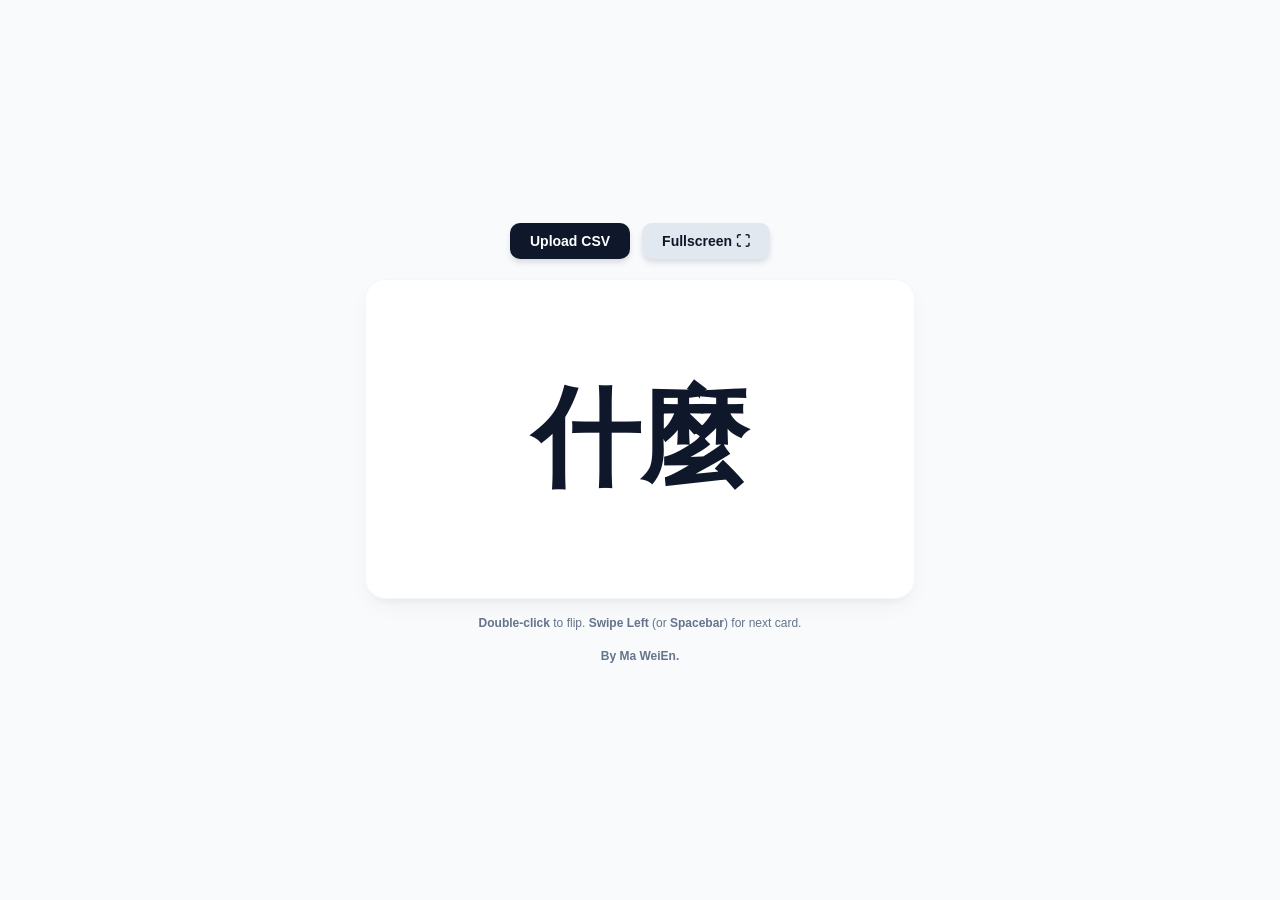
==== flashcard/index.html @ 84090d79 "First commit - version 1 working" ====
<!DOCTYPE html>
<html lang="en">
<head>
    <meta charset="UTF-8">
    <meta name="viewport" content="width=device-width, initial-scale=1.0, maximum-scale=1.0, user-scalable=no">
    <title>FlashLearn by Ma WeiEn</title>
    <link rel="stylesheet" href="style.css">
</head>
<body>

    <div id="orientation-overlay">
        <svg viewBox="0 0 24 24">
            <path d="M16 1H8C6.34 1 5 2.34 5 4v16c0 1.66 1.34 3 3 3h8c1.66 0 3-1.34 3-3V4c0-1.66-1.34-3-3-3zm-2 20h-4v-1h4v1zm3.25-3H6.75V4h10.5v14z"/>
        </svg>
        <h2>Please Rotate Your Device</h2>
        <p class="overlay-sub">This application is optimized for landscape mode view.</p>
    </div>

    <div class="container">
        <div class="action-bar">
            <label tensor-id="upload" for="csv-file" class="btn">Upload CSV</label>
            <input type="file" id="csv-file" accept=".csv">
            <button id="fullscreen-btn" class="btn btn-secondary">Fullscreen ⛶</button>
        </div>

        <div id="flashcard" class="card">
            <div id="card-content" class="card-front">
                <p class="placeholder-text">Please upload a CSV file to start.</p>
            </div>
        </div>

        <p class="instructions">
            <strong>Double-click</strong> to flip. <strong>Swipe Left</strong> (or <strong>Spacebar</strong>) for next card.
            <br>
            <br>
            <strong>By Ma WeiEn. </strong>
        </p>
    </div>

    <script src="index.js"></script>
</body>
</html>
---- flashcard/style.css ----
:root {
    --bg-color: #f8fafc;
    --text-main: #0f172a;
    --text-muted: #64748b;
    --accent: #4f46e5; 
    --card-bg: #ffffff;
    --shadow: 0 10px 25px -5px rgba(0, 0, 0, 0.05), 0 8px 10px -6px rgba(0, 0, 0, 0.05);
    --shadow-hover: 0 20px 25px -5px rgba(0, 0, 0, 0.1), 0 10px 10px -6px rgba(0, 0, 0, 0.1);
}

body {
    font-family: -apple-system, BlinkMacSystemFont, "Segoe UI", Roboto, Helvetica, Arial, sans-serif;
    background-color: var(--bg-color);
    color: var(--text-main);
    display: flex;
    flex-direction: column;
    align-items: center;
    justify-content: center;
    height: 100vh;
    margin: 0;
    overflow: hidden;
    user-select: none; 
    -webkit-user-select: none;
}

.container {
    text-align: center;
    width: 90%;
    max-width: 550px;
    display: flex;
    flex-direction: column;
    align-items: center;
    justify-content: center;
}


.action-bar {
    display: flex;
    gap: 12px;
    margin-bottom: 20px;
}

.btn {
    background-color: var(--text-main);
    color: white;
    padding: 10px 20px;
    border: none;
    border-radius: 10px;
    cursor: pointer;
    font-size: 14px;
    font-weight: 600;
    box-shadow: 0 4px 6px -1px rgba(15, 23, 42, 0.15);
    transition: all 0.2s ease;
}

.btn:hover { 
    background-color: var(--accent); 
    transform: translateY(-1px);
}

.btn-secondary {
    background-color: #e2e8f0;
    color: var(--text-main);
}

.btn-secondary:hover {
    background-color: #cbd5e1;
}

#csv-file { display: none; }


.card {
    width: 100%;
    height: 60vh; 
    max-height: 320px;
    min-height: 240px;
    perspective: 1200px; 
    background: transparent;
}

.card-inner {
    width: 100%;
    height: 100%;
    position: relative;
    transform-style: preserve-3d;
    transition: transform 0.6s cubic-bezier(0.34, 1.56, 0.64, 1);
    cursor: pointer;
}

.card.flipped .card-inner {
    transform: rotateY(180deg);
}

.card-front, .card-back {
    position: absolute;
    width: 100%;
    height: 100%;
    backface-visibility: hidden; 
    -webkit-backface-visibility: hidden;
    border-radius: 20px;
    background: var(--card-bg);
    box-shadow: var(--shadow);
    display: flex;
    flex-direction: column;
    justify-content: center;
    align-items: center;
    padding: 20px;
    box-sizing: border-box;
    border: 1px solid rgba(241, 245, 249, 0.8);
}

.card-back {
    transform: rotateY(180deg);
}


.character {
    font-size: 12vh; 
    font-weight: 700;
    color: var(--text-main);
}

.pinyin {
    font-size: 5vh;
    font-weight: 600;
    color: var(--accent);
    margin-bottom: 4px;
}

.english {
    font-size: 4vh;
    font-weight: 400;
    color: var(--text-muted);
}

.placeholder-text {
    color: var(--text-muted);
    font-size: 14px;
    font-weight: 500;
}

.instructions {
    color: var(--text-muted);
    font-size: 12px;
    margin-top: 16px;
    line-height: 1.4;
}


#orientation-overlay {
    display: none;
    position: fixed;
    top: 0;
    left: 0;
    width: 100vw;
    height: 100vh;
    background-color: var(--text-main);
    color: white;
    z-index: 9999;
    flex-direction: column;
    align-items: center;
    justify-content: center;
    text-align: center;
    padding: 20px;
    box-sizing: border-box;
}

#orientation-overlay svg {
    width: 64px;
    height: 64px;
    fill: white;
    margin-bottom: 20px;
    animation: rotateHint 2s infinite ease-in-out;
}

.overlay-sub {
    color: var(--text-muted);
}

@keyframes rotateHint {
    0% { transform: rotate(0deg); }
    50% { transform: rotate(-90deg); }
    100% { transform: rotate(0deg); }
}


@media (max-width: 900px) and (orientation: portrait) {
    #orientation-overlay {
        display: flex;
    }
}
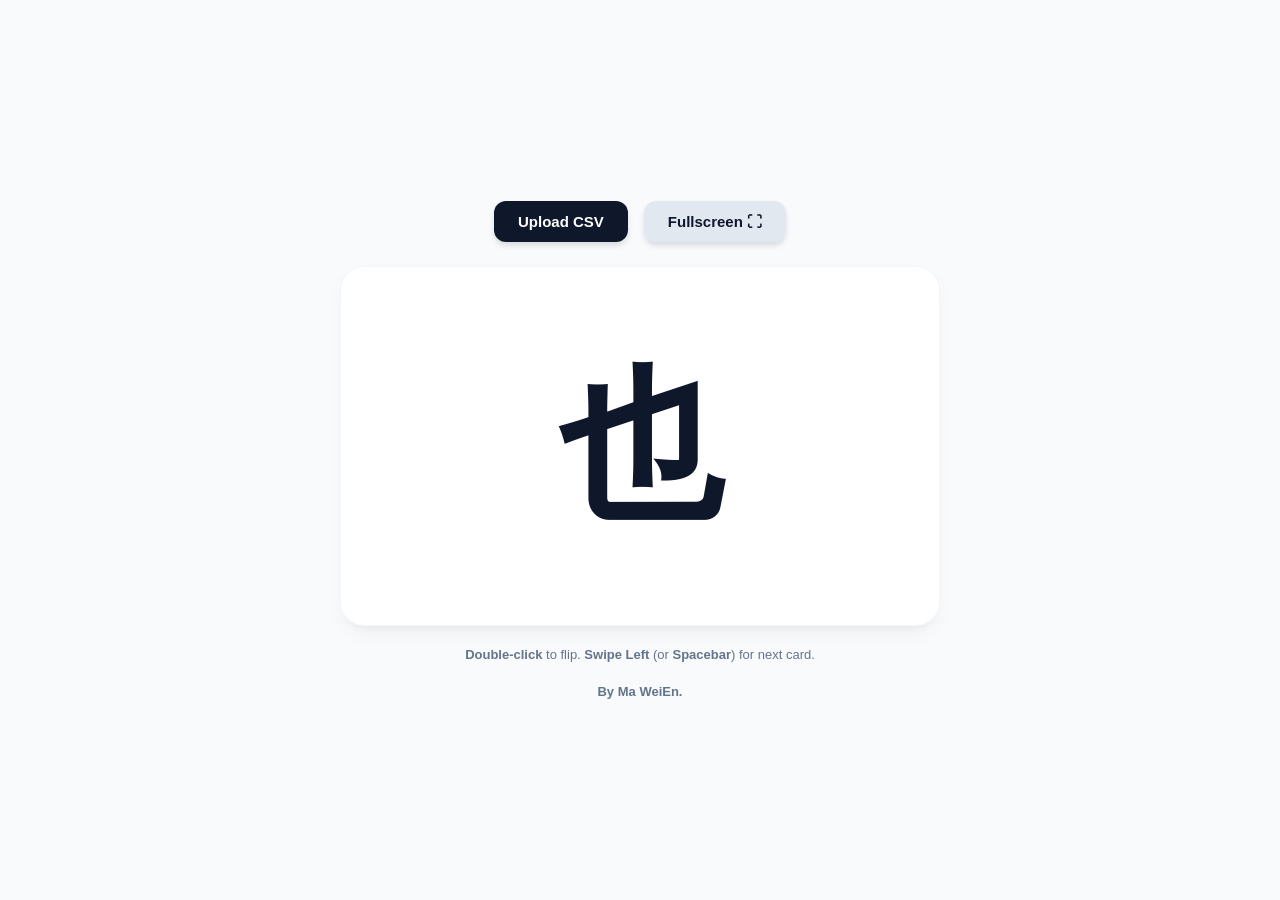
==== commit f949aee2: "added icon in html" ====
--- a/flashcard/index.html
+++ b/flashcard/index.html
@@ -4,6 +4,11 @@
     <meta charset="UTF-8">
     <meta name="viewport" content="width=device-width, initial-scale=1.0, maximum-scale=1.0, user-scalable=no">
     <title>FlashLearn by Ma WeiEn</title>
+     <link
+        rel="icon"
+        type="image/png"
+        href="icon.png"
+    >
     <link rel="stylesheet" href="style.css">
 </head>
 <body>
--- a/flashcard/style.css
+++ b/flashcard/style.css
@@ -25,29 +25,32 @@
 
 .container {
     text-align: center;
-    width: 90%;
-    max-width: 550px;
+    width: 92%;
+    max-width: 600px;
     display: flex;
     flex-direction: column;
     align-items: center;
     justify-content: center;
+    /* Added safe breathing room above the entire interface */
+    padding-top: 15px; 
 }
 
-
+/* Top Action Bar Grouping */
 .action-bar {
     display: flex;
-    gap: 12px;
-    margin-bottom: 20px;
+    gap: 16px; /* Increased gap slightly for touch safety */
+    margin-bottom: 24px;
 }
 
 .btn {
     background-color: var(--text-main);
     color: white;
-    padding: 10px 20px;
+    /* Increased padding above and sides for a much better mobile tap target */
+    padding: 12px 24px; 
     border: none;
-    border-radius: 10px;
+    border-radius: 12px;
     cursor: pointer;
-    font-size: 14px;
+    font-size: 15px; /* Slightly larger text for legibility */
     font-weight: 600;
     box-shadow: 0 4px 6px -1px rgba(15, 23, 42, 0.15);
     transition: all 0.2s ease;
@@ -69,12 +72,12 @@
 
 #csv-file { display: none; }
 
-
+/* --- 3D Flashcard Architecture --- */
 .card {
     width: 100%;
-    height: 60vh; 
-    max-height: 320px;
-    min-height: 240px;
+    height: 55vh; 
+    max-height: 360px; /* Increased slightly to accommodate larger font sizes */
+    min-height: 220px;
     perspective: 1200px; 
     background: transparent;
 }
@@ -98,14 +101,14 @@
     height: 100%;
     backface-visibility: hidden; 
     -webkit-backface-visibility: hidden;
-    border-radius: 20px;
+    border-radius: 24px;
     background: var(--card-bg);
     box-shadow: var(--shadow);
     display: flex;
     flex-direction: column;
     justify-content: center;
     align-items: center;
-    padding: 20px;
+    padding: 24px;
     box-sizing: border-box;
     border: 1px solid rgba(241, 245, 249, 0.8);
 }
@@ -114,40 +117,42 @@
     transform: rotateY(180deg);
 }
 
-
+/* Typography Auto-scalers Optimized for Mobile Landscape */
 .character {
-    font-size: 12vh; 
+    /* Uses vmin (percentage of whichever screen dimension is smaller) to maximize size */
+    font-size: 18vmin; 
     font-weight: 700;
     color: var(--text-main);
+    line-height: 1.1;
 }
 
 .pinyin {
-    font-size: 5vh;
+    font-size: 7vmin;
     font-weight: 600;
     color: var(--accent);
-    margin-bottom: 4px;
+    margin-bottom: 8px;
 }
 
 .english {
-    font-size: 4vh;
+    font-size: 5.5vmin;
     font-weight: 400;
     color: var(--text-muted);
 }
 
 .placeholder-text {
     color: var(--text-muted);
-    font-size: 14px;
+    font-size: 16px;
     font-weight: 500;
 }
 
 .instructions {
     color: var(--text-muted);
-    font-size: 12px;
-    margin-top: 16px;
+    font-size: 13px;
+    margin-top: 20px;
     line-height: 1.4;
 }
 
-
+/* --- Smart Mobile Portrait Blocker Overlay --- */
 #orientation-overlay {
     display: none;
     position: fixed;
@@ -184,7 +189,7 @@
     100% { transform: rotate(0deg); }
 }
 
-
+/* Detect Mobile Devices in Portrait View */
 @media (max-width: 900px) and (orientation: portrait) {
     #orientation-overlay {
         display: flex;
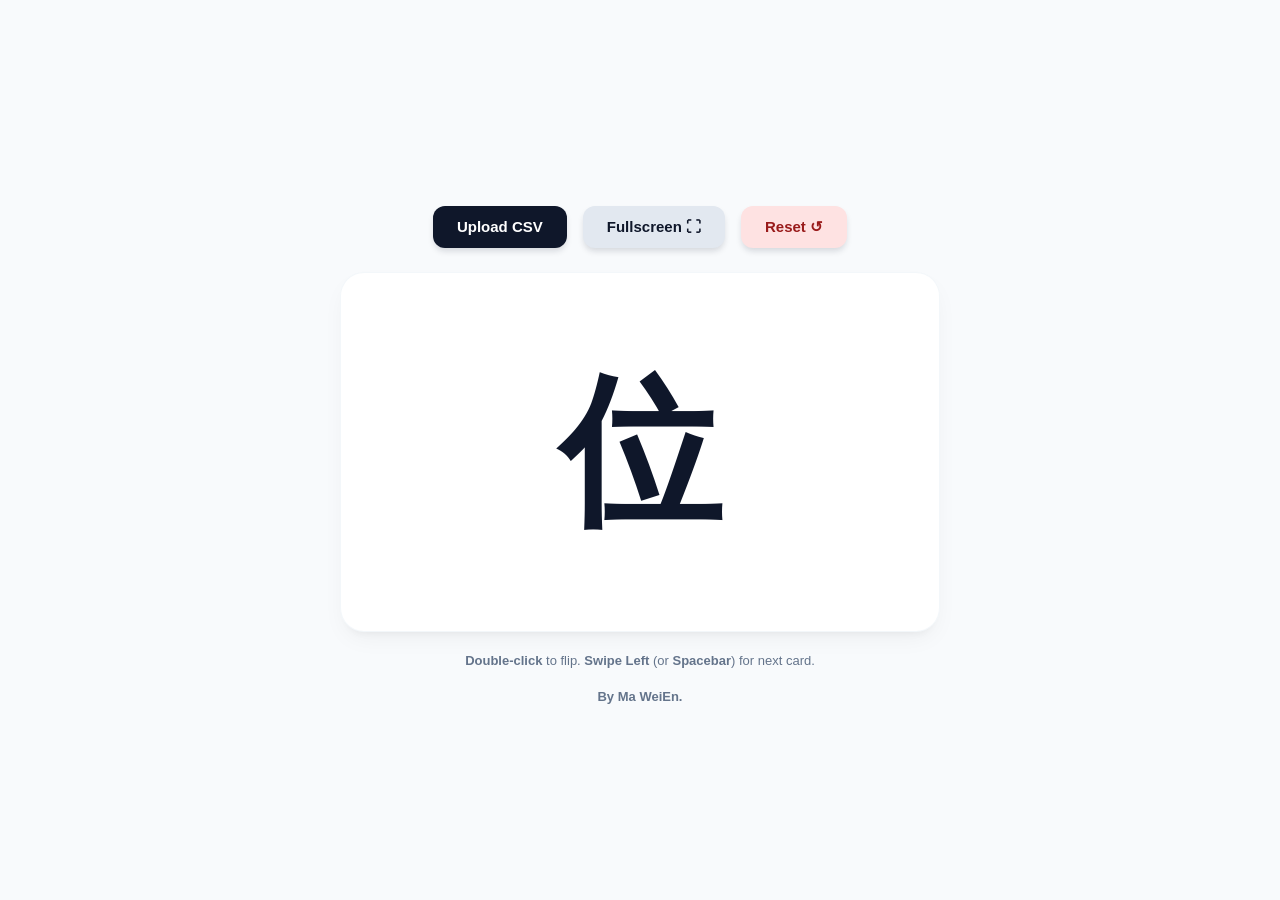
==== commit c62069dc: "added a reset button to clear cache memory and load back default.csv" ====
--- a/flashcard/index.html
+++ b/flashcard/index.html
@@ -26,6 +26,8 @@
             <label tensor-id="upload" for="csv-file" class="btn">Upload CSV</label>
             <input type="file" id="csv-file" accept=".csv">
             <button id="fullscreen-btn" class="btn btn-secondary">Fullscreen ⛶</button>
+            <!--Added a reset button to clear cache and load again the default.csv 06062026-->
+            <button id="reset-btn" class="btn btn-secondary" style="background-color: #fee2e2; color: #991b1b;">Reset ↺</button>
         </div>
 
         <div id="flashcard" class="card">
--- a/flashcard/style.css
+++ b/flashcard/style.css
@@ -32,7 +32,7 @@
     align-items: center;
     justify-content: center;
     /* Added safe breathing room above the entire interface */
-    padding-top: 15px; 
+    padding-top: 25px; 
 }
 
 /* Top Action Bar Grouping */
@@ -76,7 +76,7 @@
 .card {
     width: 100%;
     height: 55vh; 
-    max-height: 360px; /* Increased slightly to accommodate larger font sizes */
+    max-height: 360px; 
     min-height: 220px;
     perspective: 1200px; 
     background: transparent;
